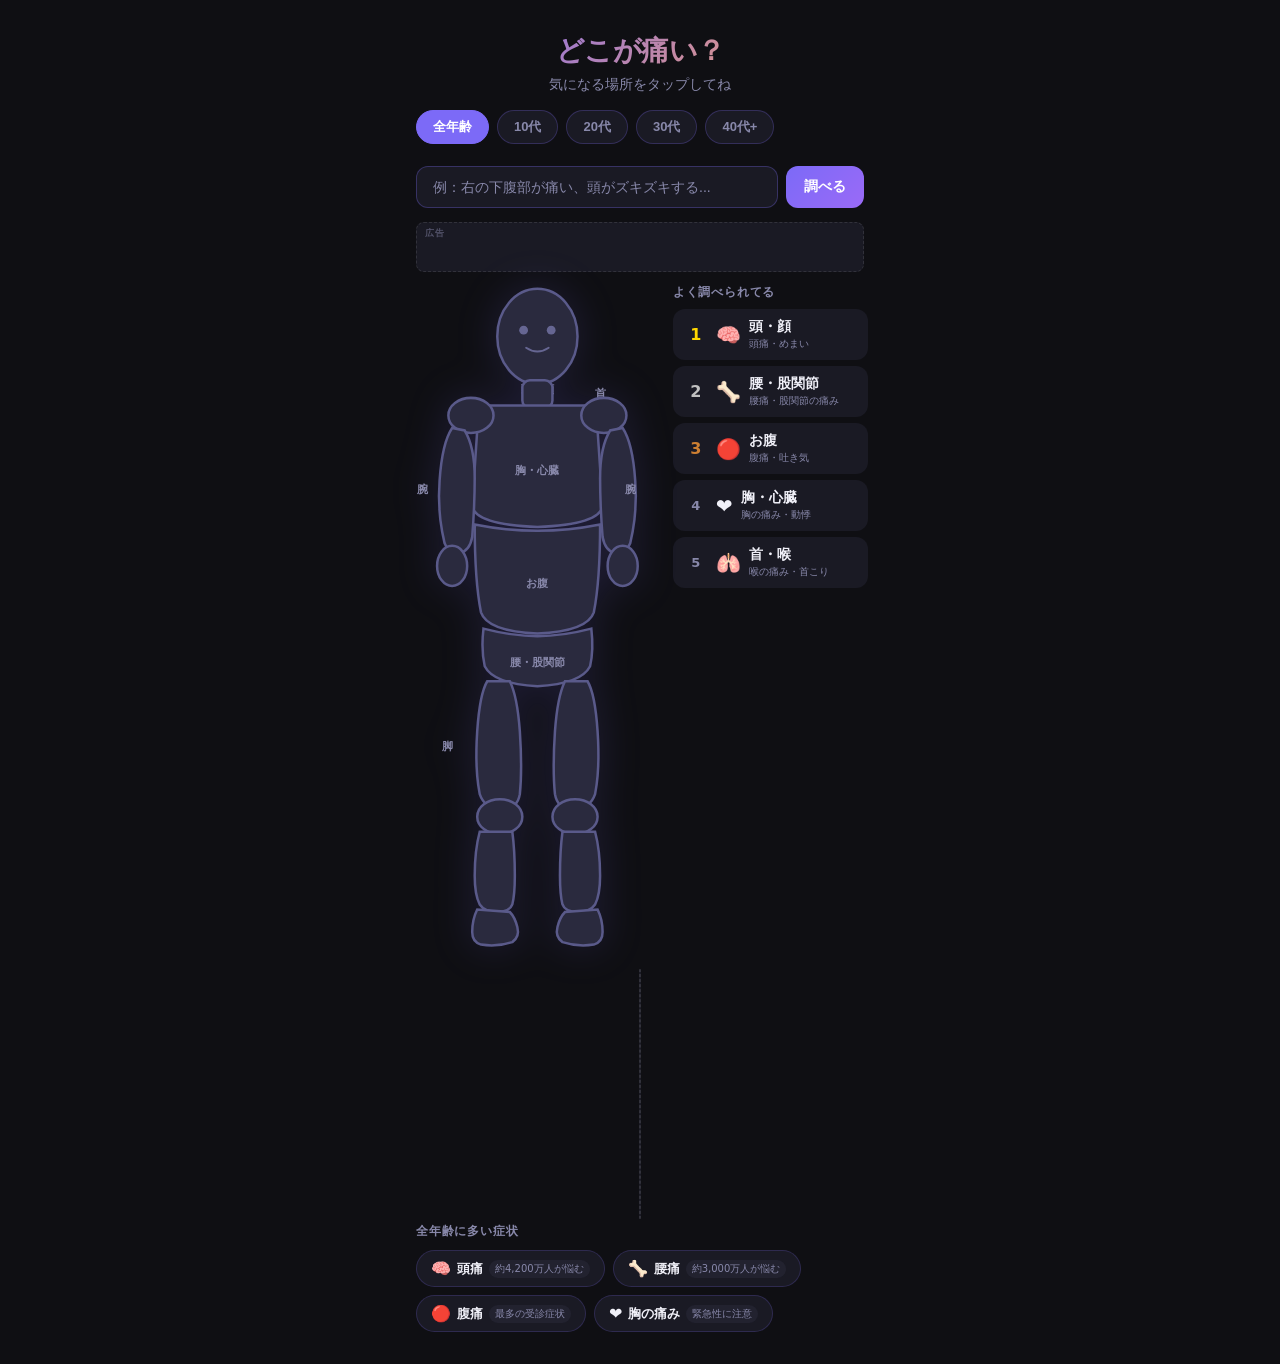
==== index.html @ 32f25bb4 "initial commit: symptom checker app" ====
<!DOCTYPE html>
<html lang="ja">
<head>
  <meta charset="UTF-8">
  <meta name="viewport" content="width=device-width, initial-scale=1.0">
  <title>どこが痛い？ - 症状チェッカー</title>
  <link rel="stylesheet" href="style.css">
</head>
<body>

  <div class="app">

    <header class="header">
      <h1>どこが痛い？</h1>
      <p>気になる場所をタップしてね</p>
    </header>

    <!-- 年齢タブ -->
    <div class="age-tabs">
      <button class="age-tab active" data-age="all">全年齢</button>
      <button class="age-tab" data-age="teen">10代</button>
      <button class="age-tab" data-age="twenty">20代</button>
      <button class="age-tab" data-age="thirty">30代</button>
      <button class="age-tab" data-age="forty">40代+</button>
    </div>

    <!-- 検索バー -->
    <div class="search-bar">
      <input type="text" id="searchInput" placeholder="例：右の下腹部が痛い、頭がズキズキする...">
      <button id="searchBtn">調べる</button>
    </div>

    <!-- 広告①：バナー（320×50） -->
    <div class="ad-slot ad-banner">
      <span class="ad-label">広告</span>
      <!-- Google AdSense などのコードをここに貼り付け -->
      <!-- <ins class="adsbygoogle" ...></ins> -->
    </div>

    <div class="content">

      <!-- 身体マップ -->
      <div class="body-map-wrapper">
        <svg class="body-svg" viewBox="0 0 200 540" xmlns="http://www.w3.org/2000/svg">

          <!-- 頭 -->
          <g class="body-part" data-part="head">
            <ellipse cx="100" cy="45" rx="32" ry="38" fill="var(--body-fill)" stroke="var(--body-stroke)" stroke-width="2"/>
            <circle cx="89" cy="40" r="3.5" fill="var(--face-detail)" opacity="0.6"/>
            <circle cx="111" cy="40" r="3.5" fill="var(--face-detail)" opacity="0.6"/>
            <path d="M91 54 Q100 60 109 54" fill="none" stroke="var(--face-detail)" stroke-width="1.5" stroke-linecap="round" opacity="0.6"/>
            <text class="body-label" x="100" y="90">頭・顔</text>
          </g>

          <!-- 首 -->
          <g class="body-part" data-part="neck">
            <!-- hit area -->
            <rect x="78" y="76" width="44" height="30" rx="6" fill="transparent" stroke="none"/>
            <rect x="88" y="80" width="24" height="22" rx="6" fill="var(--body-fill)" stroke="var(--body-stroke)" stroke-width="2"/>
            <text class="body-label" x="150" y="93">首</text>
          </g>

          <!-- 胴体（胸） -->
          <g class="body-part" data-part="chest">
            <path d="M62 100 Q55 104 52 120 L48 180 Q50 195 100 197 Q150 195 152 180 L148 120 Q145 104 138 100 Z" fill="var(--body-fill)" stroke="var(--body-stroke)" stroke-width="2"/>
            <text class="body-label" x="100" y="155">胸・心臓</text>
          </g>

          <!-- 肩（左） -->
          <g class="body-part" data-part="shoulder-left">
            <ellipse cx="47" cy="108" rx="18" ry="14" fill="var(--body-fill)" stroke="var(--body-stroke)" stroke-width="2"/>
          </g>

          <!-- 肩（右） -->
          <g class="body-part" data-part="shoulder-right">
            <ellipse cx="153" cy="108" rx="18" ry="14" fill="var(--body-fill)" stroke="var(--body-stroke)" stroke-width="2"/>
          </g>

          <!-- 腕（左） -->
          <g class="body-part" data-part="arm-left">
            <path d="M32 118 Q24 130 22 160 Q20 185 26 210 Q30 220 38 218 Q46 216 48 205 Q50 180 50 158 Q50 133 42 120 Z" fill="var(--body-fill)" stroke="var(--body-stroke)" stroke-width="2"/>
            <text class="body-label" x="8" y="170">腕</text>
          </g>

          <!-- 腕（右） -->
          <g class="body-part" data-part="arm-right">
            <path d="M168 118 Q176 130 178 160 Q180 185 174 210 Q170 220 162 218 Q154 216 152 205 Q150 180 150 158 Q150 133 158 120 Z" fill="var(--body-fill)" stroke="var(--body-stroke)" stroke-width="2"/>
            <text class="body-label" x="174" y="170">腕</text>
          </g>

          <!-- 手（左） -->
          <g class="body-part" data-part="hand-left">
            <!-- hit area -->
            <ellipse cx="32" cy="228" rx="22" ry="26" fill="transparent" stroke="none"/>
            <ellipse cx="32" cy="228" rx="12" ry="16" fill="var(--body-fill)" stroke="var(--body-stroke)" stroke-width="2"/>
          </g>

          <!-- 手（右） -->
          <g class="body-part" data-part="hand-right">
            <!-- hit area -->
            <ellipse cx="168" cy="228" rx="22" ry="26" fill="transparent" stroke="none"/>
            <ellipse cx="168" cy="228" rx="12" ry="16" fill="var(--body-fill)" stroke="var(--body-stroke)" stroke-width="2"/>
          </g>

          <!-- お腹 -->
          <g class="body-part" data-part="abdomen">
            <path d="M50 195 Q50 240 55 265 Q60 280 100 282 Q140 280 145 265 Q150 240 150 195 Q125 200 100 200 Q75 200 50 195 Z" fill="var(--body-fill)" stroke="var(--body-stroke)" stroke-width="2"/>
            <text class="body-label" x="100" y="245">お腹</text>
          </g>

          <!-- 腰・骨盤 -->
          <g class="body-part" data-part="lower-back">
            <path d="M57 278 Q55 295 58 308 Q65 322 100 324 Q135 322 142 308 Q145 295 143 278 Q120 284 100 284 Q80 284 57 278 Z" fill="var(--body-fill)" stroke="var(--body-stroke)" stroke-width="2"/>
            <text class="body-label" x="100" y="308">腰・股関節</text>
          </g>

          <!-- 太もも（左） -->
          <g class="body-part" data-part="thigh-left">
            <path d="M60 320 Q54 330 52 360 Q50 390 54 410 Q58 422 72 422 Q84 422 86 410 Q88 390 86 360 Q84 332 78 320 Z" fill="var(--body-fill)" stroke="var(--body-stroke)" stroke-width="2"/>
          </g>

          <!-- 太もも（右） -->
          <g class="body-part" data-part="thigh-right">
            <path d="M140 320 Q146 330 148 360 Q150 390 146 410 Q142 422 128 422 Q116 422 114 410 Q112 390 114 360 Q116 332 122 320 Z" fill="var(--body-fill)" stroke="var(--body-stroke)" stroke-width="2"/>
          </g>

          <!-- ひざ（左） -->
          <g class="body-part" data-part="knee-left">
            <!-- hit area -->
            <ellipse cx="70" cy="428" rx="26" ry="22" fill="transparent" stroke="none"/>
            <ellipse cx="70" cy="428" rx="18" ry="14" fill="var(--body-fill)" stroke="var(--body-stroke)" stroke-width="2"/>
          </g>

          <!-- ひざ（右） -->
          <g class="body-part" data-part="knee-right">
            <!-- hit area -->
            <ellipse cx="130" cy="428" rx="26" ry="22" fill="transparent" stroke="none"/>
            <ellipse cx="130" cy="428" rx="18" ry="14" fill="var(--body-fill)" stroke="var(--body-stroke)" stroke-width="2"/>
          </g>

          <!-- すね・ふくらはぎ（左） -->
          <g class="body-part" data-part="shin-left">
            <path d="M54 440 Q50 455 50 475 Q50 490 54 498 Q58 504 68 504 Q78 504 80 498 Q82 490 82 475 Q82 455 80 440 Z" fill="var(--body-fill)" stroke="var(--body-stroke)" stroke-width="2"/>
          </g>

          <!-- すね・ふくらはぎ（右） -->
          <g class="body-part" data-part="shin-right">
            <path d="M146 440 Q150 455 150 475 Q150 490 146 498 Q142 504 132 504 Q122 504 120 498 Q118 490 118 475 Q118 455 120 440 Z" fill="var(--body-fill)" stroke="var(--body-stroke)" stroke-width="2"/>
          </g>

          <!-- 足首・足（左） -->
          <g class="body-part" data-part="foot-left">
            <!-- hit area -->
            <ellipse cx="66" cy="517" rx="24" ry="18" fill="transparent" stroke="none"/>
            <path d="M52 502 Q48 510 48 520 Q48 528 55 530 Q68 532 80 528 Q86 524 84 516 Q82 508 78 504 Z" fill="var(--body-fill)" stroke="var(--body-stroke)" stroke-width="2"/>
          </g>

          <!-- 足首・足（右） -->
          <g class="body-part" data-part="foot-right">
            <!-- hit area -->
            <ellipse cx="134" cy="517" rx="24" ry="18" fill="transparent" stroke="none"/>
            <path d="M148 502 Q152 510 152 520 Q152 528 145 530 Q132 532 120 528 Q114 524 116 516 Q118 508 122 504 Z" fill="var(--body-fill)" stroke="var(--body-stroke)" stroke-width="2"/>
          </g>

          <!-- ラベル -->
          <text class="body-label" x="28" y="375">脚</text>

        </svg>

        <!-- ホバー時のツールチップ -->
        <div class="tooltip" id="tooltip">
          <div class="tooltip-title" id="tooltipTitle"></div>
          <div class="tooltip-list" id="tooltipList"></div>
          <button class="tooltip-btn" id="tooltipBtn">詳しく調べる →</button>
        </div>
      </div>

      <!-- サイドランキング -->
      <div class="side-ranking">
        <div class="section-title">よく調べられてる</div>
        <div class="ranking-list" id="rankingList"></div>
      </div>

      <!-- 詳細パネル -->
      <div class="detail-panel" id="detailPanel">
        <div class="panel-header">
          <span class="panel-icon" id="panelIcon"></span>
          <h2 id="panelTitle"></h2>
          <button class="panel-close" id="panelClose">✕</button>
        </div>
        <div class="panel-supervised">
          <span class="supervised-badge">👨‍⚕️ 医師監修</span>
          <span class="supervised-note">掲載情報は一般的な医学知識に基づくものです</span>
        </div>
        <div class="panel-body">
          <p class="panel-desc" id="panelDesc"></p>
          <div class="symptoms-grid" id="symptomsGrid"></div>
          <!-- 広告③：詳細パネル内バナー -->
          <div class="ad-slot ad-panel">
            <span class="ad-label">広告</span>
            <!-- Google AdSense などのコードをここに貼り付け -->
          </div>

          <div class="disclaimer">
            ⚠️ このサイトは医療診断ではありません。症状が続く場合は医療機関を受診してください。
          </div>
        </div>
      </div>

    </div>

    <!-- 広告②：レクタングル（300×250） -->
    <div class="ad-slot ad-rect">
      <span class="ad-label">広告</span>
      <!-- Google AdSense などのコードをここに貼り付け -->
      <!-- <ins class="adsbygoogle" ...></ins> -->
    </div>

    <!-- 年齢別おすすめ -->
    <div class="stats-section">
      <div class="age-recommend" id="ageRecommend">
        <div class="section-title">
          <span id="ageRecommendTitle">この年代に多い症状</span>
        </div>
        <div class="recommend-chips" id="recommendChips"></div>
      </div>
    </div>


  </div>

  <script src="app.js"></script>
</body>
</html>
---- style.css ----
/* ===== Reset & Variables ===== */
*, *::before, *::after { box-sizing: border-box; margin: 0; padding: 0; }

:root {
  --bg: #0f0f13;
  --surface: #1a1a24;
  --surface2: #22222f;
  --accent: #7c6af7;
  --accent2: #f7a06a;
  --text: #f0f0f8;
  --text-sub: #8888aa;
  --body-fill: #2a2a3e;
  --body-stroke: #5a5a8a;
  --body-hover: #4a4a7a;
  --body-active: #7c6af7;
  --face-detail: #9090cc;
  --radius: 16px;
  --shadow: 0 8px 32px rgba(0,0,0,0.4);
}

body {
  font-family: 'Hiragino Sans', 'Yu Gothic UI', system-ui, sans-serif;
  background: var(--bg);
  color: var(--text);
  min-height: 100vh;
  overflow-x: hidden;
}

/* ===== App Layout ===== */
.app {
  max-width: 480px;
  margin: 0 auto;
  min-height: 100vh;
  display: flex;
  flex-direction: column;
  padding-bottom: 24px;
}

/* ===== Header ===== */
.header {
  text-align: center;
  padding: 32px 20px 16px;
}

.header h1 {
  font-size: 28px;
  font-weight: 800;
  background: linear-gradient(135deg, var(--accent), var(--accent2));
  -webkit-background-clip: text;
  -webkit-text-fill-color: transparent;
  background-clip: text;
  letter-spacing: -0.5px;
}

.header p {
  color: var(--text-sub);
  font-size: 14px;
  margin-top: 6px;
}

/* ===== Content Area ===== */
.content {
  flex: 1;
  display: flex;
  flex-direction: row;
  justify-content: center;
  align-items: flex-start;
  padding: 0 12px;
  gap: 10px;
  position: relative;
}

/* ===== Body SVG ===== */
.body-map-wrapper {
  position: relative;
  flex: 0 0 auto;
  width: 55%;
  max-width: 300px;
}

/* ===== Side Ranking ===== */
.side-ranking {
  flex: 1;
  min-width: 0;
  padding-top: 4px;
}

.side-ranking .section-title {
  margin-bottom: 8px;
}

.side-ranking .ranking-item {
  padding: 8px 10px;
  gap: 8px;
}

.side-ranking .rank-bar-wrap {
  display: none;
}

.side-ranking .rank-sub {
  font-size: 10px;
}

.body-svg {
  width: 100%;
  height: auto;
  filter: drop-shadow(0 0 20px rgba(124, 106, 247, 0.15));
}

.body-part {
  cursor: pointer;
  transition: all 0.2s ease;
  touch-action: manipulation;
}

.body-part * {
  transition: fill 0.2s ease, stroke 0.2s ease;
}

.body-part:hover ellipse,
.body-part:hover rect,
.body-part:hover path {
  fill: var(--body-hover);
  stroke: var(--accent);
  stroke-width: 2.5;
  filter: drop-shadow(0 0 8px rgba(124, 106, 247, 0.6));
}

.body-part.active ellipse,
.body-part.active rect,
.body-part.active path {
  fill: rgba(124, 106, 247, 0.3);
  stroke: var(--accent);
  stroke-width: 3;
}

.body-label {
  font-size: 9px;
  fill: var(--text-sub);
  text-anchor: middle;
  pointer-events: none;
  font-weight: 600;
}

/* ===== Tooltip ===== */
.tooltip {
  display: none;
  position: absolute;
  background: var(--surface2);
  border: 1px solid rgba(124, 106, 247, 0.4);
  border-radius: 12px;
  padding: 14px;
  width: 200px;
  box-shadow: var(--shadow);
  z-index: 100;
  pointer-events: none;
  animation: fadeIn 0.15s ease;
}

.tooltip.visible {
  display: block;
  pointer-events: auto;
}

.tooltip-title {
  font-size: 14px;
  font-weight: 700;
  color: var(--accent);
  margin-bottom: 8px;
}

.tooltip-list {
  font-size: 12px;
  color: var(--text-sub);
  line-height: 1.8;
}

.tooltip-btn {
  margin-top: 10px;
  width: 100%;
  padding: 7px;
  background: var(--accent);
  color: white;
  border: none;
  border-radius: 8px;
  font-size: 12px;
  font-weight: 600;
  cursor: pointer;
  transition: opacity 0.2s;
}

.tooltip-btn:hover { opacity: 0.85; }

/* ===== Detail Panel ===== */
.detail-panel {
  display: none;
  position: fixed;
  bottom: 0;
  left: 50%;
  transform: translateX(-50%);
  width: 100%;
  max-width: 480px;
  background: var(--surface);
  border-radius: 24px 24px 0 0;
  border-top: 1px solid rgba(124, 106, 247, 0.3);
  box-shadow: 0 -8px 40px rgba(0,0,0,0.5);
  z-index: 200;
  animation: slideUp 0.3s ease;
  max-height: 70vh;
  overflow-y: auto;
}

.detail-panel.visible { display: block; }

.panel-header {
  display: flex;
  align-items: center;
  gap: 10px;
  padding: 20px 20px 12px;
  position: sticky;
  top: 0;
  background: var(--surface);
  border-bottom: 1px solid rgba(255,255,255,0.06);
}

.panel-icon { font-size: 24px; }

.panel-header h2 {
  flex: 1;
  font-size: 18px;
  font-weight: 700;
}

.panel-close {
  background: var(--surface2);
  border: none;
  color: var(--text-sub);
  width: 30px;
  height: 30px;
  border-radius: 50%;
  cursor: pointer;
  font-size: 14px;
  display: flex;
  align-items: center;
  justify-content: center;
}

.panel-body { padding: 16px 20px 32px; }

.panel-desc {
  font-size: 13px;
  color: var(--text-sub);
  margin-bottom: 16px;
  line-height: 1.6;
}

.symptoms-grid {
  display: flex;
  flex-direction: column;
}

/* ===== Supervised Badge ===== */
.panel-supervised {
  display: flex;
  align-items: center;
  gap: 8px;
  padding: 6px 20px 10px;
  flex-wrap: wrap;
}
.supervised-badge {
  font-size: 11px;
  font-weight: 700;
  background: rgba(124,106,247,0.15);
  color: var(--accent);
  padding: 3px 10px;
  border-radius: 20px;
  border: 1px solid rgba(124,106,247,0.3);
}
.supervised-note {
  font-size: 10px;
  color: var(--text-sub);
}

/* ===== Symptom Section Label ===== */
.symptom-section-label {
  font-size: 11px;
  font-weight: 700;
  color: var(--text-sub);
  text-transform: uppercase;
  letter-spacing: 0.6px;
  padding: 4px 0 6px;
  border-bottom: 1px solid rgba(255,255,255,0.06);
  margin-bottom: 8px;
  margin-top: 4px;
}
.symptom-section-label.urgent-label {
  color: #f7706a;
}

/* ===== Symptom Cards ===== */
.symptom-card {
  background: var(--surface2);
  border-radius: 12px;
  padding: 14px 16px;
  border-left: 3px solid var(--accent);
  transition: transform 0.2s;
  margin-bottom: 8px;
}
.symptom-card:last-child { margin-bottom: 0; }
.symptom-card:hover { transform: translateX(3px); }
.symptom-card.warning { border-left-color: #f7706a; }
.symptom-card.mild { border-left-color: #6af7a0; }

.symptom-card-header {
  display: flex;
  align-items: center;
  gap: 8px;
  margin-bottom: 6px;
}
.symptom-num {
  flex-shrink: 0;
  width: 20px;
  height: 20px;
  border-radius: 50%;
  background: rgba(124,106,247,0.2);
  color: var(--accent);
  font-size: 10px;
  font-weight: 800;
  display: flex;
  align-items: center;
  justify-content: center;
}
.symptom-card.warning .symptom-num {
  background: rgba(247,112,106,0.2);
  color: #f7706a;
}

.symptom-name {
  font-size: 14px;
  font-weight: 700;
  flex: 1;
}

.symptom-desc {
  font-size: 12px;
  color: var(--text-sub);
  line-height: 1.55;
  padding-left: 28px;
}

.symptom-tag {
  flex-shrink: 0;
  font-size: 10px;
  padding: 2px 8px;
  border-radius: 20px;
  font-weight: 600;
  white-space: nowrap;
}

.tag-urgent { background: rgba(247,112,106,0.2); color: #f7a09a; }
.tag-mild { background: rgba(106,247,160,0.2); color: #80f7b0; }
.tag-common { background: rgba(124,106,247,0.2); color: #b0a0f7; }

/* ===== Detail Expand ===== */
.detail-toggle-btn {
  margin-top: 8px;
  background: none;
  border: 1px solid rgba(124,106,247,0.35);
  border-radius: 6px;
  color: var(--accent);
  font-size: 11px;
  font-weight: 700;
  padding: 4px 12px;
  cursor: pointer;
  transition: all 0.2s;
  display: block;
}
.detail-toggle-btn:hover {
  background: rgba(124,106,247,0.12);
}

.symptom-detail-expand {
  display: none;
  margin-top: 10px;
  padding-top: 10px;
  border-top: 1px solid rgba(255,255,255,0.07);
}
.symptom-detail-expand.open {
  display: block;
}

.detail-row {
  display: flex;
  gap: 10px;
  margin-bottom: 8px;
  font-size: 12px;
  line-height: 1.55;
  align-items: flex-start;
}
.detail-row:last-child { margin-bottom: 0; }

.detail-label {
  flex-shrink: 0;
  font-weight: 700;
  color: var(--accent2);
  width: 90px;
  font-size: 11px;
}
.detail-val {
  color: var(--text-sub);
}

.disclaimer {
  margin-top: 20px;
  padding: 12px 14px;
  background: rgba(247,160,106,0.1);
  border-radius: 10px;
  font-size: 11px;
  color: var(--accent2);
  line-height: 1.5;
}

/* ===== Search Bar ===== */
.search-bar {
  padding: 10px 16px 8px;
  display: flex;
  gap: 8px;
}

.search-bar input {
  flex: 1;
  background: var(--surface);
  border: 1px solid rgba(124,106,247,0.3);
  border-radius: 12px;
  padding: 12px 16px;
  color: var(--text);
  font-size: 14px;
  outline: none;
  transition: border-color 0.2s;
}

.search-bar input:focus {
  border-color: var(--accent);
}

.search-bar input::placeholder { color: var(--text-sub); }

.search-bar button {
  background: linear-gradient(135deg, var(--accent), #9a6af7);
  border: none;
  border-radius: 12px;
  padding: 12px 18px;
  color: white;
  font-size: 14px;
  font-weight: 700;
  cursor: pointer;
  white-space: nowrap;
  transition: opacity 0.2s;
}

.search-bar button:hover { opacity: 0.85; }

/* ===== Ad Slots ===== */
.ad-slot {
  position: relative;
  display: flex;
  align-items: center;
  justify-content: center;
  background: var(--surface);
  border: 1px dashed rgba(255,255,255,0.1);
  border-radius: 8px;
  margin: 0 16px;
  overflow: hidden;
}

.ad-label {
  position: absolute;
  top: 4px;
  left: 8px;
  font-size: 9px;
  color: var(--text-sub);
  opacity: 0.5;
  pointer-events: none;
  font-weight: 600;
  letter-spacing: 0.5px;
}

/* バナー広告（320×50） */
.ad-banner {
  height: 50px;
  margin: 6px 16px 8px;
}

/* レクタングル広告（300×250） */
.ad-rect {
  height: 250px;
  max-width: 300px;
  margin: 8px auto 4px;
}

/* 詳細パネル内バナー */
.ad-panel {
  height: 60px;
  margin: 12px 0;
  border-radius: 8px;
}

/* ===== Age Tabs ===== */
.age-tabs {
  display: flex;
  gap: 8px;
  padding: 0 16px 12px;
  overflow-x: auto;
  scrollbar-width: none;
}
.age-tabs::-webkit-scrollbar { display: none; }

.age-tab {
  flex-shrink: 0;
  padding: 7px 16px;
  border-radius: 20px;
  border: 1px solid rgba(124,106,247,0.25);
  background: var(--surface);
  color: var(--text-sub);
  font-size: 13px;
  font-weight: 600;
  cursor: pointer;
  transition: all 0.2s;
}
.age-tab.active {
  background: var(--accent);
  color: white;
  border-color: var(--accent);
}
.age-tab:hover:not(.active) {
  border-color: var(--accent);
  color: var(--text);
}

/* ===== Stats Section ===== */
.stats-section {
  padding: 0 16px;
  display: flex;
  flex-direction: column;
  gap: 16px;
  margin-bottom: 8px;
}

.section-title {
  font-size: 12px;
  font-weight: 700;
  color: var(--text-sub);
  text-transform: uppercase;
  letter-spacing: 0.8px;
  margin-bottom: 10px;
}

/* 年齢別おすすめチップ */
.recommend-chips {
  display: flex;
  flex-wrap: wrap;
  gap: 8px;
}

.recommend-chip {
  display: flex;
  align-items: center;
  gap: 6px;
  padding: 8px 14px;
  background: var(--surface);
  border: 1px solid rgba(124,106,247,0.2);
  border-radius: 20px;
  font-size: 13px;
  cursor: pointer;
  transition: all 0.2s;
}
.recommend-chip:hover {
  background: rgba(124,106,247,0.15);
  border-color: var(--accent);
}
.recommend-chip .chip-icon { font-size: 16px; }
.recommend-chip .chip-label { font-weight: 600; color: var(--text); }
.recommend-chip .chip-count {
  font-size: 10px;
  color: var(--text-sub);
  background: var(--surface2);
  padding: 2px 6px;
  border-radius: 10px;
}

/* ランキング */
.ranking-list {
  display: flex;
  flex-direction: column;
  gap: 6px;
}

.ranking-item {
  display: flex;
  align-items: center;
  gap: 12px;
  padding: 10px 14px;
  background: var(--surface);
  border-radius: 12px;
  cursor: pointer;
  transition: all 0.2s;
  border: 1px solid transparent;
}
.ranking-item:hover {
  border-color: rgba(124,106,247,0.3);
  transform: translateX(3px);
}

.rank-num {
  font-size: 16px;
  font-weight: 800;
  width: 24px;
  text-align: center;
}
.rank-1 { color: #FFD700; }
.rank-2 { color: #C0C0C0; }
.rank-3 { color: #CD7F32; }
.rank-other { color: var(--text-sub); font-size: 13px; }

.rank-icon { font-size: 20px; }
.rank-info { flex: 1; }
.rank-name { font-size: 14px; font-weight: 600; }
.rank-sub { font-size: 11px; color: var(--text-sub); margin-top: 1px; }

.rank-bar-wrap {
  width: 60px;
  display: flex;
  flex-direction: column;
  align-items: flex-end;
  gap: 3px;
}
.rank-count { font-size: 11px; color: var(--text-sub); font-weight: 600; }
.rank-bar {
  height: 4px;
  background: rgba(124,106,247,0.2);
  border-radius: 2px;
  width: 100%;
  overflow: hidden;
}
.rank-bar-fill {
  height: 100%;
  background: linear-gradient(90deg, var(--accent), #9a6af7);
  border-radius: 2px;
  transition: width 0.6s ease;
}

/* ===== Animations ===== */
@keyframes fadeIn {
  from { opacity: 0; transform: scale(0.95); }
  to { opacity: 1; transform: scale(1); }
}

@keyframes slideUp {
  from { transform: translateX(-50%) translateY(100%); }
  to { transform: translateX(-50%) translateY(0); }
}
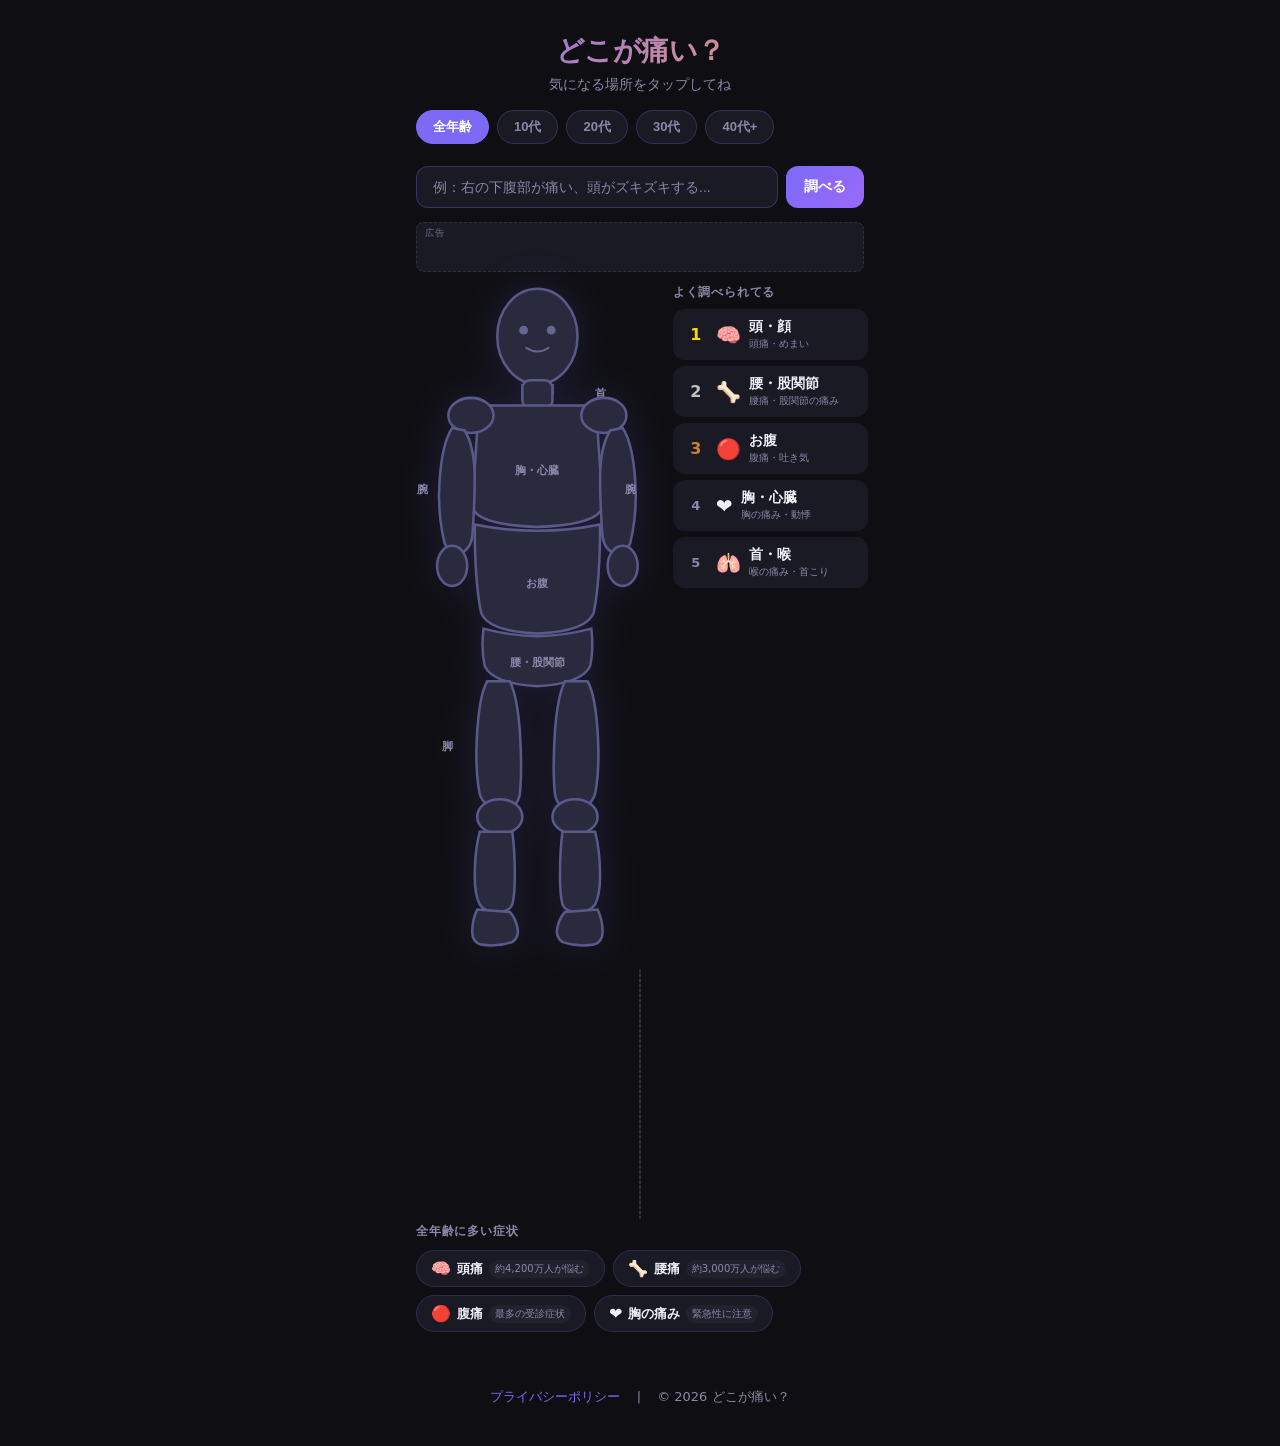
==== commit e3c23d5a: "add privacy policy page and footer link" ====
--- a/index.html
+++ b/index.html
@@ -229,6 +229,12 @@
 
   </div>
 
+  <footer style="text-align:center; padding: 24px 16px 40px; font-size:13px; color:#8888aa;">
+    <a href="privacy.html" style="color:#7c6af7; text-decoration:none;">プライバシーポリシー</a>
+    <span style="margin: 0 12px;">|</span>
+    <span>© 2026 どこが痛い？</span>
+  </footer>
+
   <script src="app.js"></script>
 </body>
 </html>
